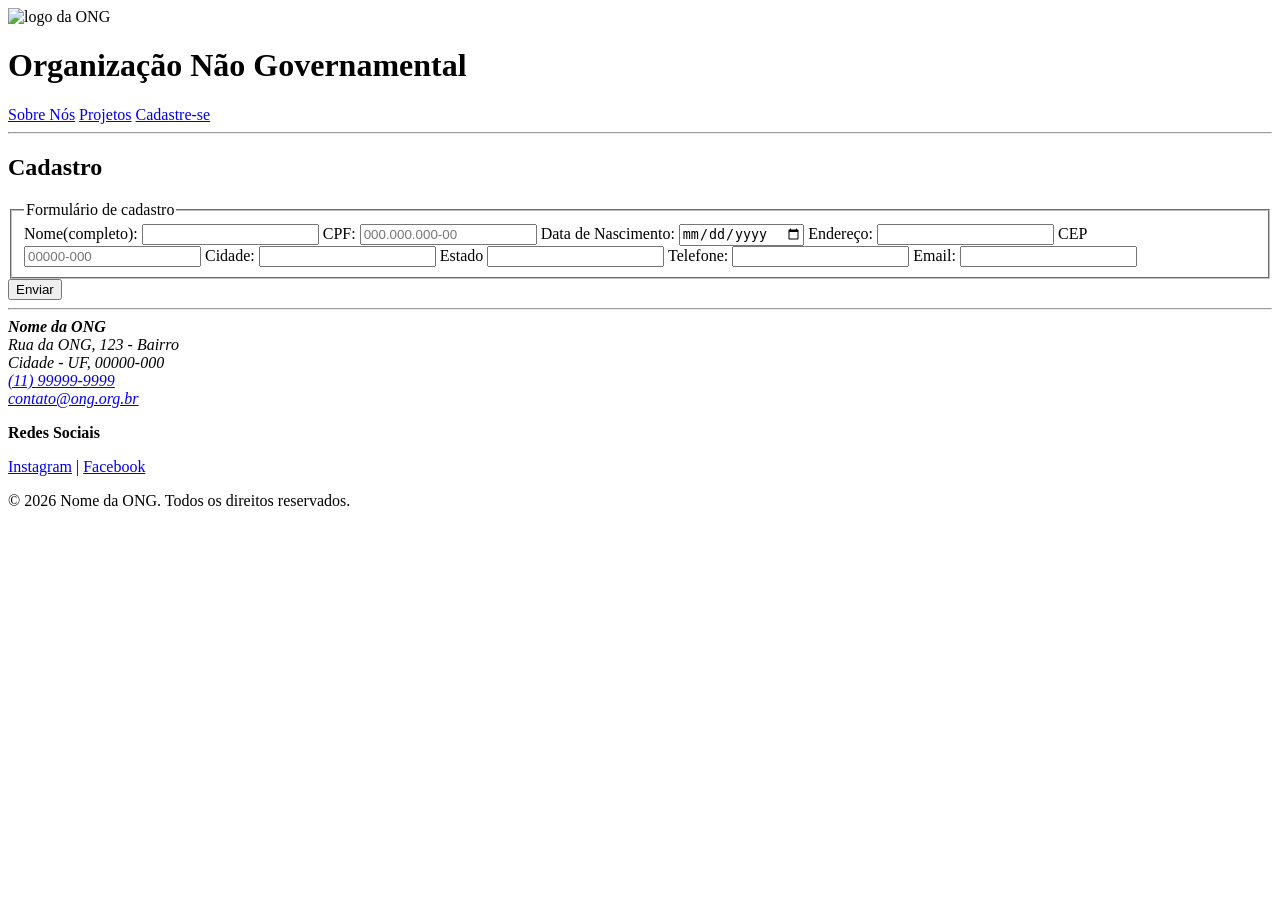
==== cadastro.html @ 593718b5 "add summary and address Created a FAQ Session and organized footer into 3 <div>" ====
<!DOCTYPE html>
<html lang="pt-br">
<head>
    <meta charset="UTF-8">
    <meta name="viewport" content="width=device-width, initial-scale=1.0">
    <title>ONG/cadastro</title>
</head>
<body>
   <header>
    <img src="" alt="logo da ONG">
    <h1>Organização Não Governamental</h1>
    <nav>
        <a href="index.html">Sobre Nós</a>
        <a href="projetos.html">Projetos</a>
        <a href="contato.html">Cadastre-se</a>
    </nav>
   </header> 
   <hr>
   <main>
    <section>
        <h2>Cadastro</h2>
        <form>
            <fieldset>
                <legend>Formulário de cadastro</legend>

                <label for="name">Nome(completo):</label>
                <input type="text" id="name" name="name" required>

                <label for="cpf">CPF:</label>
                <input type="number" id="cpf" pattern="[0-9]{3}/.[0-9]{3}/.[0-9]{3}-[0-9]{2}" placeholder="000.000.000-00" title="Formato exigido: 000.000.000-00" name="cpf">

                <label for="date">Data de Nascimento:</label>
                <input type="date" id="date" required>

                <label for="address">Endereço:</label>
                <input type="text" id="address" required>

                <label>CEP</label>
                <input type="text" id="postcode" pattern="[0-9]{5}-[0-9]{3}" placeholder="00000-000" title="Formato exigido: 00000-000">

                <label for="city">Cidade:</label>
                <input type="text" id="city" required>

                <label for="state">Estado</label>
                <input list="states" id="state" required>
                <datalist id="states">
                    <option value="Rio-Branco">AC</option>
                    <option value="Maceio">AL</option>
                    <option value="Macapa">AP</option>
                    <option value="Manaus">AM</option>
                    <option value="Salvador">BA</option>
                    <option value="Fortaleza">CE</option>
                    <option value="Vitoria">ES</option>
                    <option value="Goiania">GO</option>
                    <option value="Sao-Luis">MA</option>
                    <option value="Cuiaba">MT</option>
                    <option value="Campo-Grande">MS</option>
                    <option value="Belo-Horizonte">MG</option>
                    <option value="Belem">PA</option>
                    <option value="João-Pessoa">PB</option>
                    <option value="Curitiba">PR</option>
                    <option valur="Recife">PE</option>
                    <option value="Teresina">PI</option>  
                    <option value="Rio-de-Janeiro">RJ</option> 
                    <option value="Natal">RN</option> 
                    <option value="Porto-Alegre">RS</option> 
                    <option value="Porto-Velho">RO</option> 
                    <option value="Boa-Vista">RR</option> 
                    <option value="Florianopolis">SC</option> 
                    <option value="Sao-Paulo">SP</option>  
                    <option value="Aracaju">SE</option>
                    <option value="Palmas">TO</option> 
                </datalist>

                <label for="phone">Telefone:</label>
                <input type="tel" id="phone" name="phone" required>

                <label for="email">Email:</label>
                <input type="email" id="email" name="email" required>

                
            </fieldset>
            <button type="submit">Enviar</button>

        </form>
    </section>
   </main>
   <hr>
   <footer>
   <div>
    <address>
      <strong>Nome da ONG</strong><br>
      Rua da ONG, 123 - Bairro<br>
      Cidade - UF, 00000-000<br>
      <a href="tel:+5511999999999">(11) 99999-9999</a><br>
      <a href="mailto:contato@ong.org.br">contato@ong.org.br</a>
    </address>

    <div>
      <p><strong>Redes Sociais</strong></p>
      <a href="#" target="_blank" rel="">Instagram</a> |
      <a href="#" target="_blank" rel="">Facebook</a>
    </div>
  </div>

  <div>
    <p>&copy; 2026 Nome da ONG. Todos os direitos reservados.</p>
  </div>
   </footer>
</body>
</html>
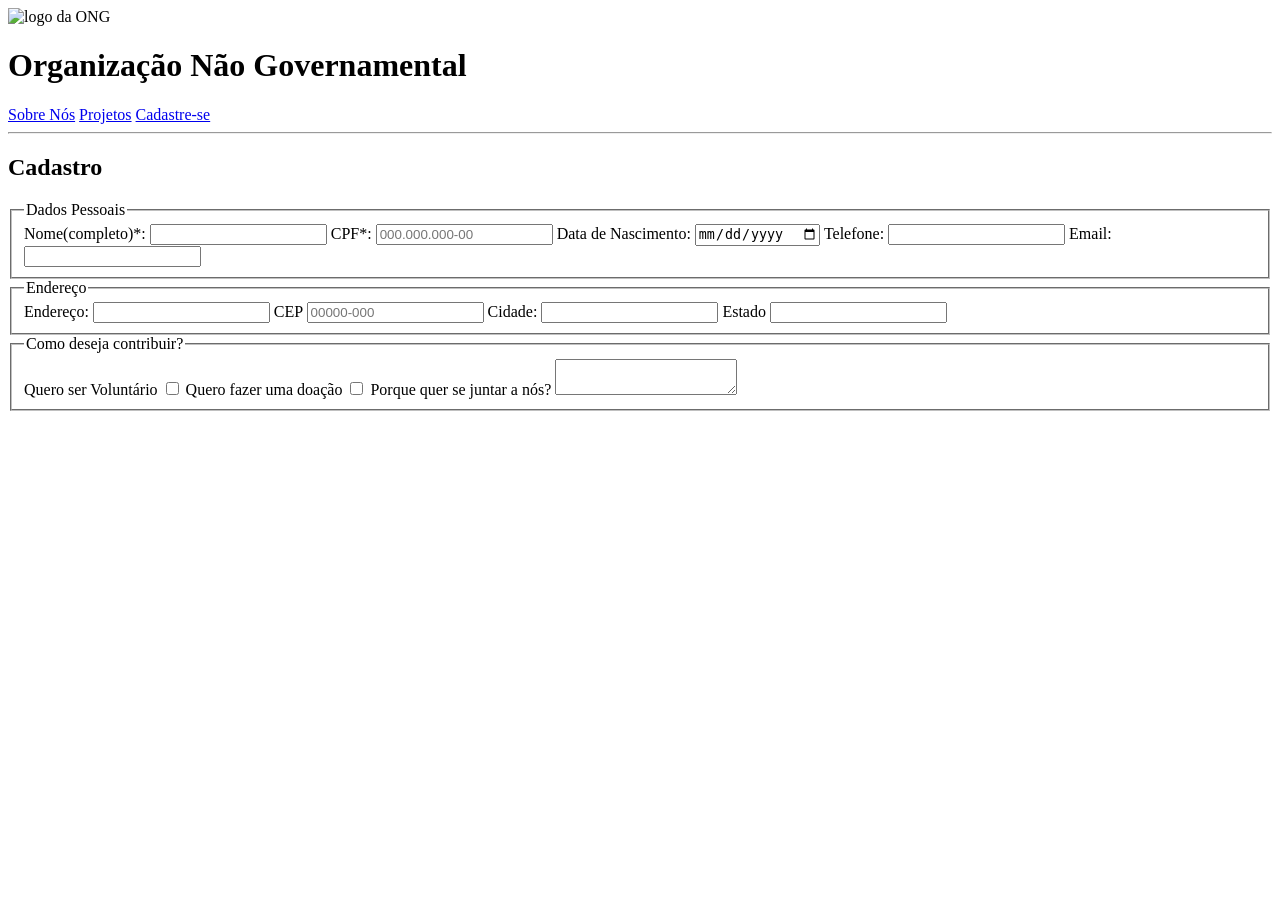
==== commit 525e76f7: "Update cadastro.html" ====
--- a/cadastro.html
+++ b/cadastro.html
@@ -21,22 +21,33 @@
         <h2>Cadastro</h2>
         <form>
             <fieldset>
-                <legend>Formulário de cadastro</legend>
+                <legend>Dados Pessoais</legend>
 
-                <label for="name">Nome(completo):</label>
+                <label for="name">Nome(completo)*:</label>
                 <input type="text" id="name" name="name" required>
 
-                <label for="cpf">CPF:</label>
-                <input type="number" id="cpf" pattern="[0-9]{3}/.[0-9]{3}/.[0-9]{3}-[0-9]{2}" placeholder="000.000.000-00" title="Formato exigido: 000.000.000-00" name="cpf">
+                <label for="cpf">CPF*:</label>
+                <input type="text" id="cpf" pattern="[0-9]{3}/.[0-9]{3}/.[0-9]{3}-[0-9]{2}" placeholder="000.000.000-00" title="Formato exigido: 000.000.000-00" name="cpf" required>
 
                 <label for="date">Data de Nascimento:</label>
                 <input type="date" id="date" required>
+
+                <label for="phone">Telefone:</label>
+                <input type="tel" id="phone" name="phone" required>
+
+                <label for="email">Email:</label>
+                <input type="email" id="email" name="email" required>
+
+            </fieldset>    
+
+            <fieldset>  
+                <legend>Endereço</legend>
 
                 <label for="address">Endereço:</label>
                 <input type="text" id="address" required>
 
                 <label>CEP</label>
-                <input type="text" id="postcode" pattern="[0-9]{5}-[0-9]{3}" placeholder="00000-000" title="Formato exigido: 00000-000">
+                <input type="text" id="postcode" pattern="[0-9]{5}-[0-9]{3}" placeholder="00000-000" title="Formato exigido: 00000-000" required>
 
                 <label for="city">Cidade:</label>
                 <input type="text" id="city" required>
@@ -71,16 +82,24 @@
                     <option value="Aracaju">SE</option>
                     <option value="Palmas">TO</option> 
                 </datalist>
+            </fieldset>  
 
-                <label for="phone">Telefone:</label>
-                <input type="tel" id="phone" name="phone" required>
+            <fieldset>
+                <legend>Como deseja contribuir?</legend>
 
-                <label for="email">Email:</label>
-                <input type="email" id="email" name="email" required>
+                <label for="option-volunteer">Quero ser Voluntário</label>
+                <input type="checkbox" id="option-volunteer" name="" required>
+
+                <label for="option-donate">Quero fazer uma doação</label>
+                <input type="checkbox" id="option-donate" name="" required>
+
+                <label for="phone">Porque quer se juntar a nós?</label>
+                <textarea type="" id="phone" name="phone" required>
 
                 
             </fieldset>
             <button type="submit">Enviar</button>
+            <button type="reset">Limpar</button>
 
         </form>
     </section>
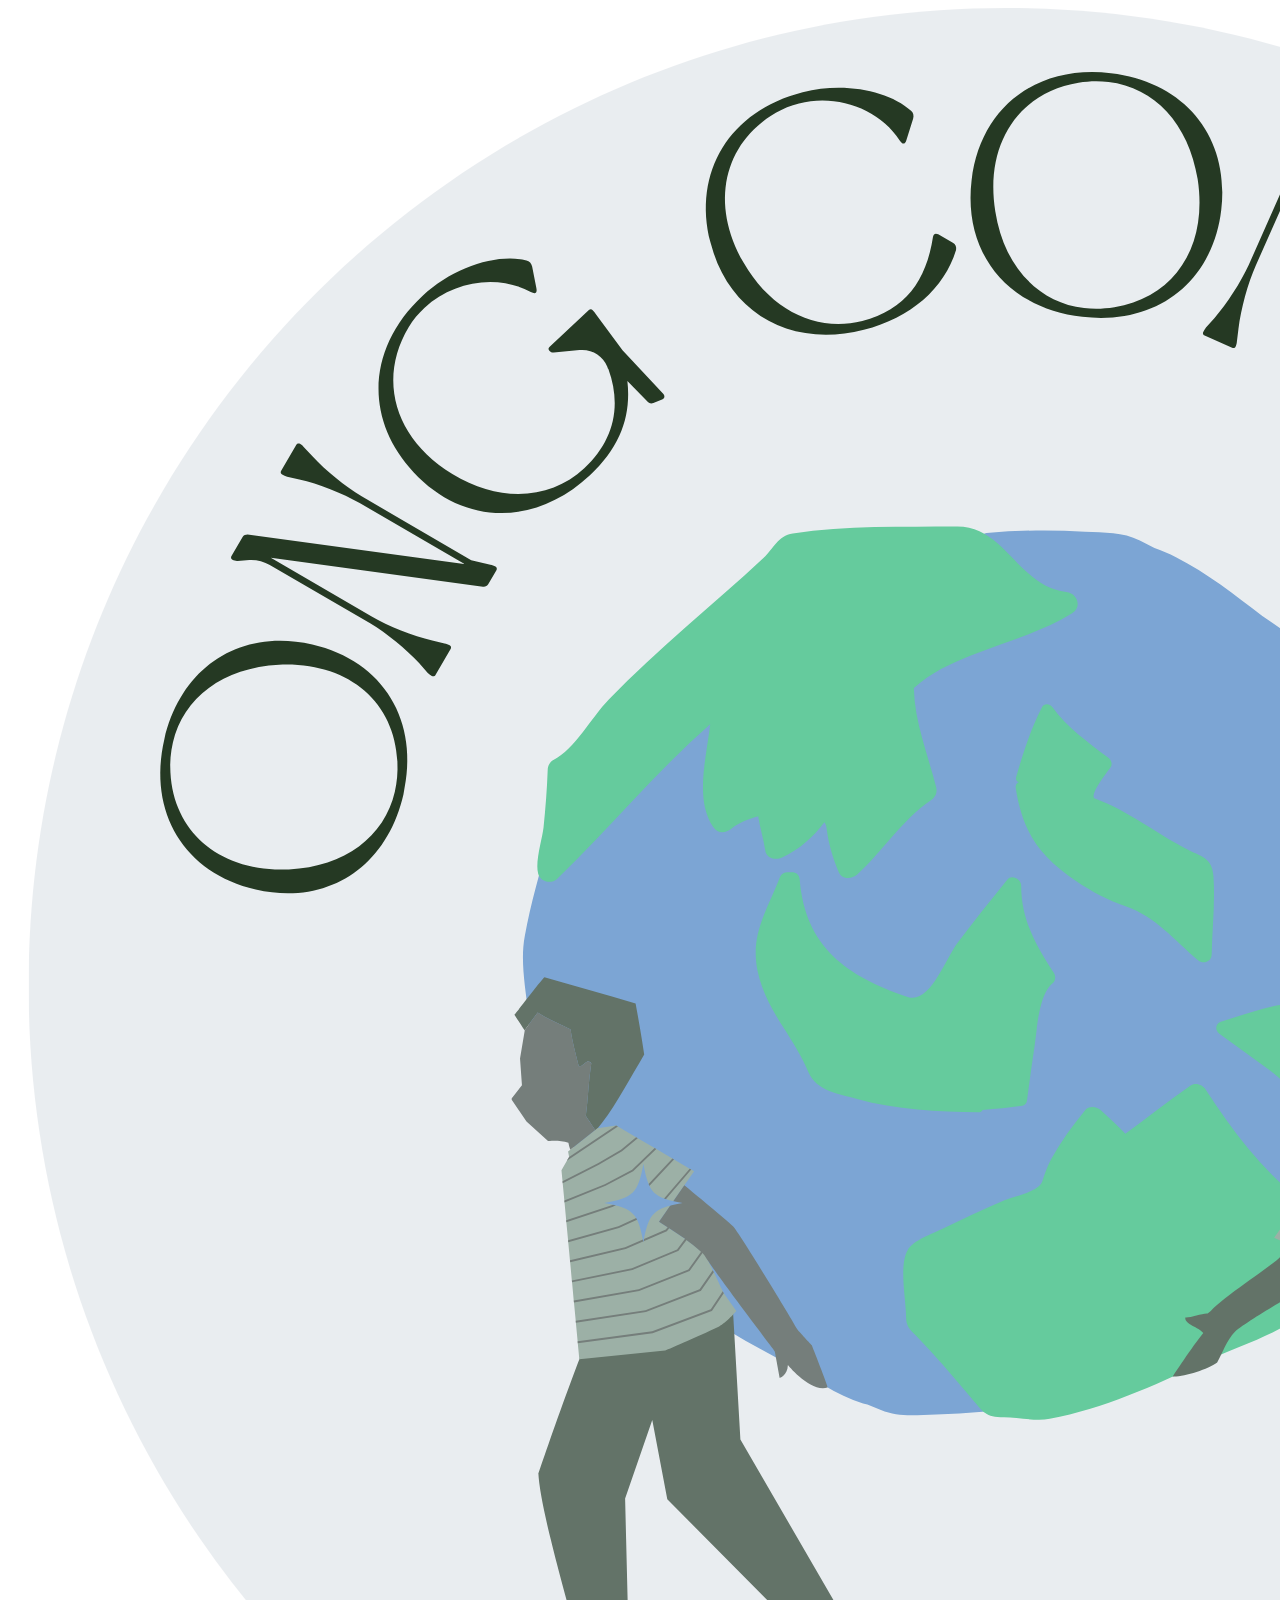
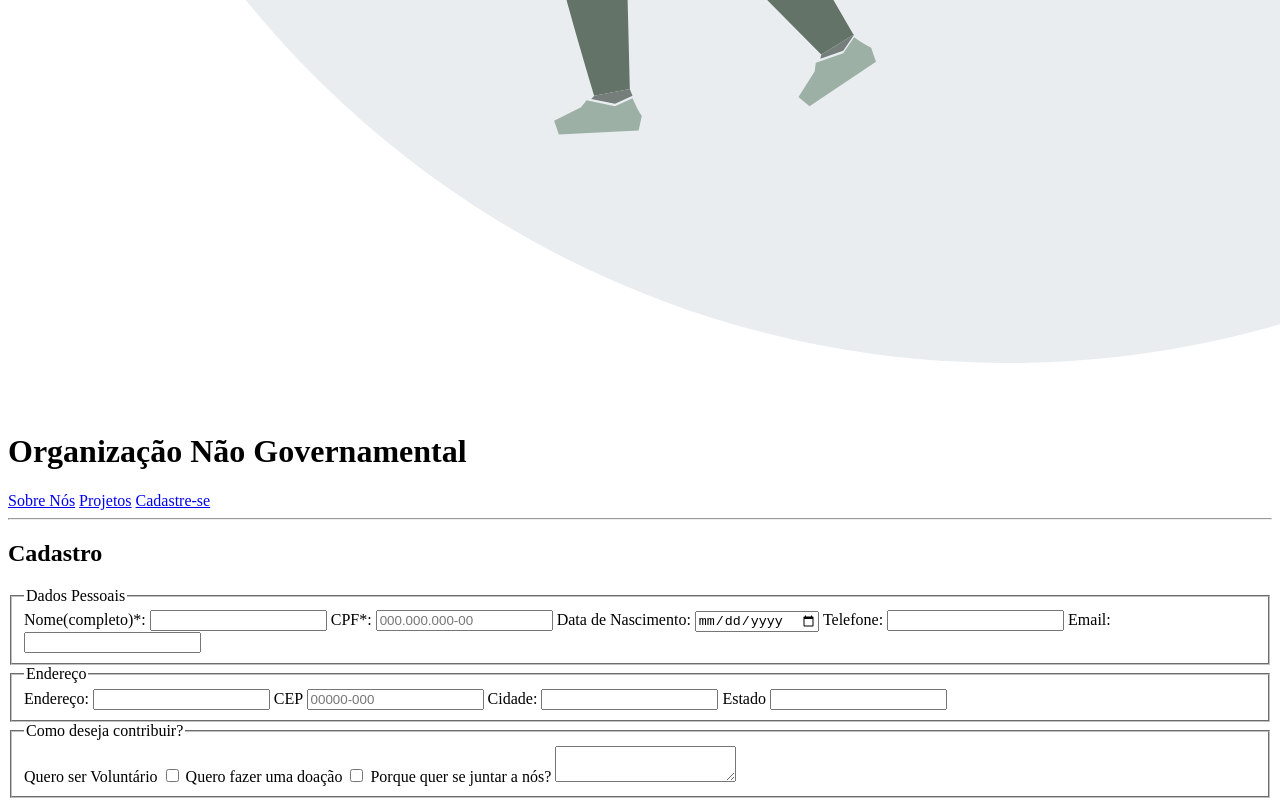
==== commit b649f086: "add image and descritpion" ====
--- a/cadastro.html
+++ b/cadastro.html
@@ -7,7 +7,7 @@
 </head>
 <body>
    <header>
-    <img src="" alt="logo da ONG">
+    <img src="imagens/ONG_logo.png" alt="Duas crianças carregando o mundo nas mãos enquanto caminham">
     <h1>Organização Não Governamental</h1>
     <nav>
         <a href="index.html">Sobre Nós</a>
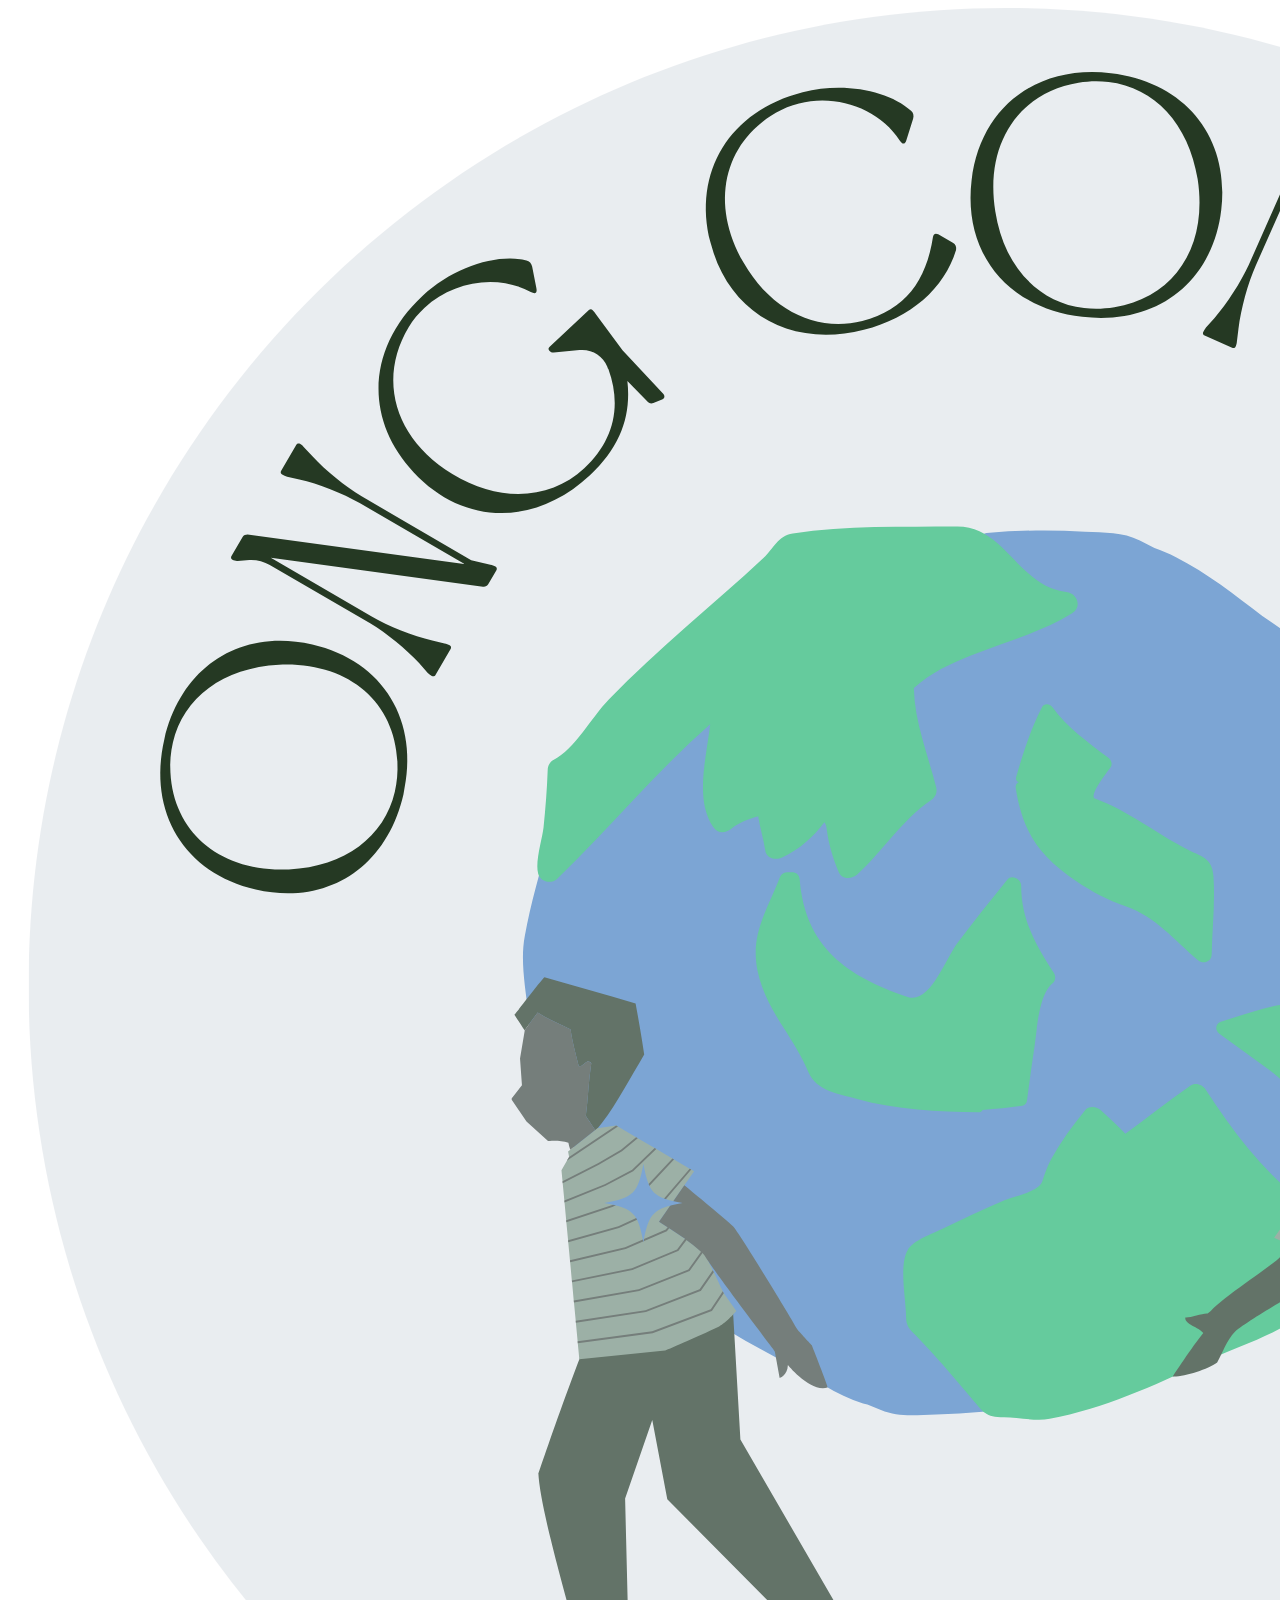
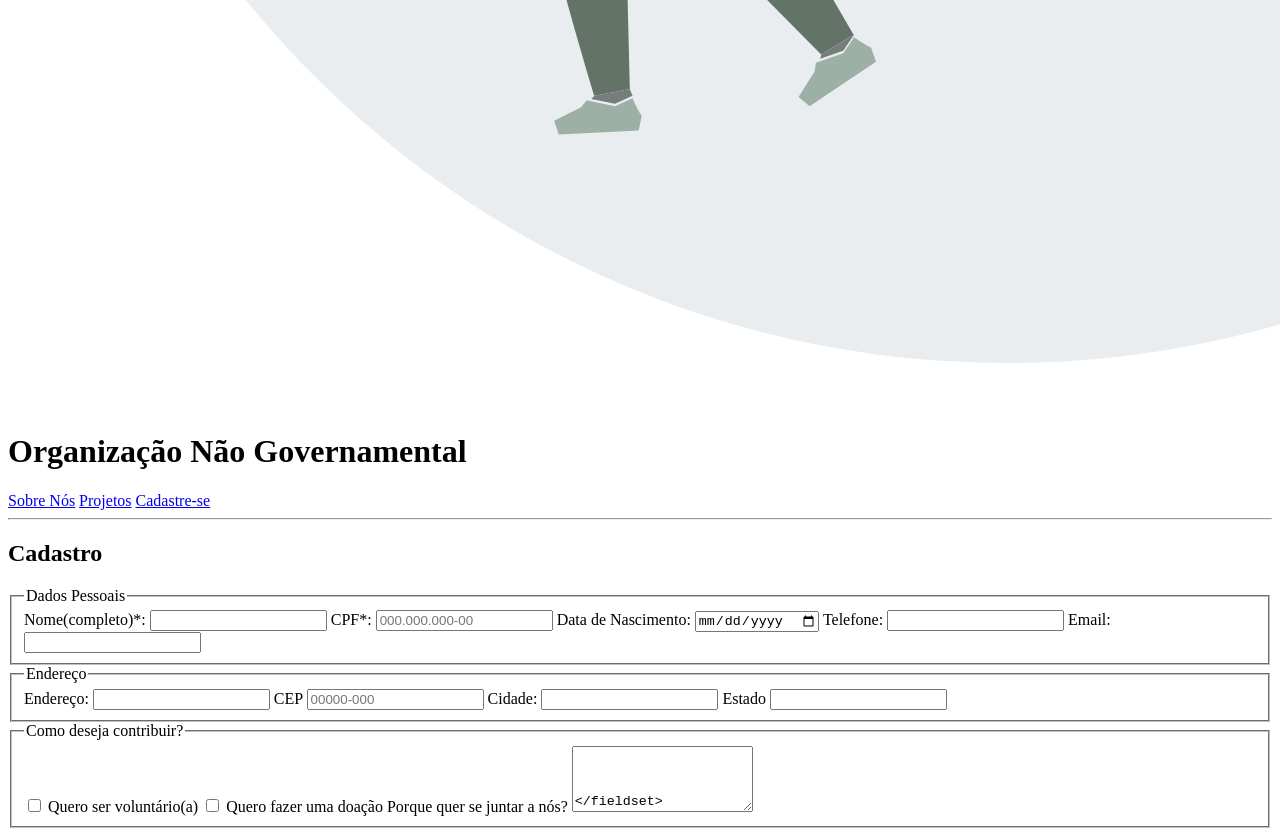
==== commit f768a970: "changed form" ====
--- a/cadastro.html
+++ b/cadastro.html
@@ -87,14 +87,14 @@
             <fieldset>
                 <legend>Como deseja contribuir?</legend>
 
-                <label for="option-volunteer">Quero ser Voluntário</label>
-                <input type="checkbox" id="option-volunteer" name="" required>
+                <input type="checkbox" id="option-volunteer" name="contribution_type[]" value="volunteer">
+                <label for="option-volunteer">Quero ser voluntário(a)</label>
 
+                <input type="checkbox" id="option-donate" name="contribution_type[]" value="donation">
                 <label for="option-donate">Quero fazer uma doação</label>
-                <input type="checkbox" id="option-donate" name="" required>
-
-                <label for="phone">Porque quer se juntar a nós?</label>
-                <textarea type="" id="phone" name="phone" required>
+ 
+                <label for="motivation">Porque quer se juntar a nós?</label>
+                <textarea id="motivation" name="motivation" rows="4" placeholder="Escreva sua mensagem aqui..." required>
 
                 
             </fieldset>
@@ -123,7 +123,7 @@
   </div>
 
   <div>
-    <p>&copy; 2026 Nome da ONG. Todos os direitos reservados.</p>
+    <p><img src="imagens/ONG_logo.png" alt="Duas crianças carregando o mundo nas mãos enquanto caminham">&copy; 2026 Nome da ONG. Todos os direitos reservados.</p>
   </div>
    </footer>
 </body>
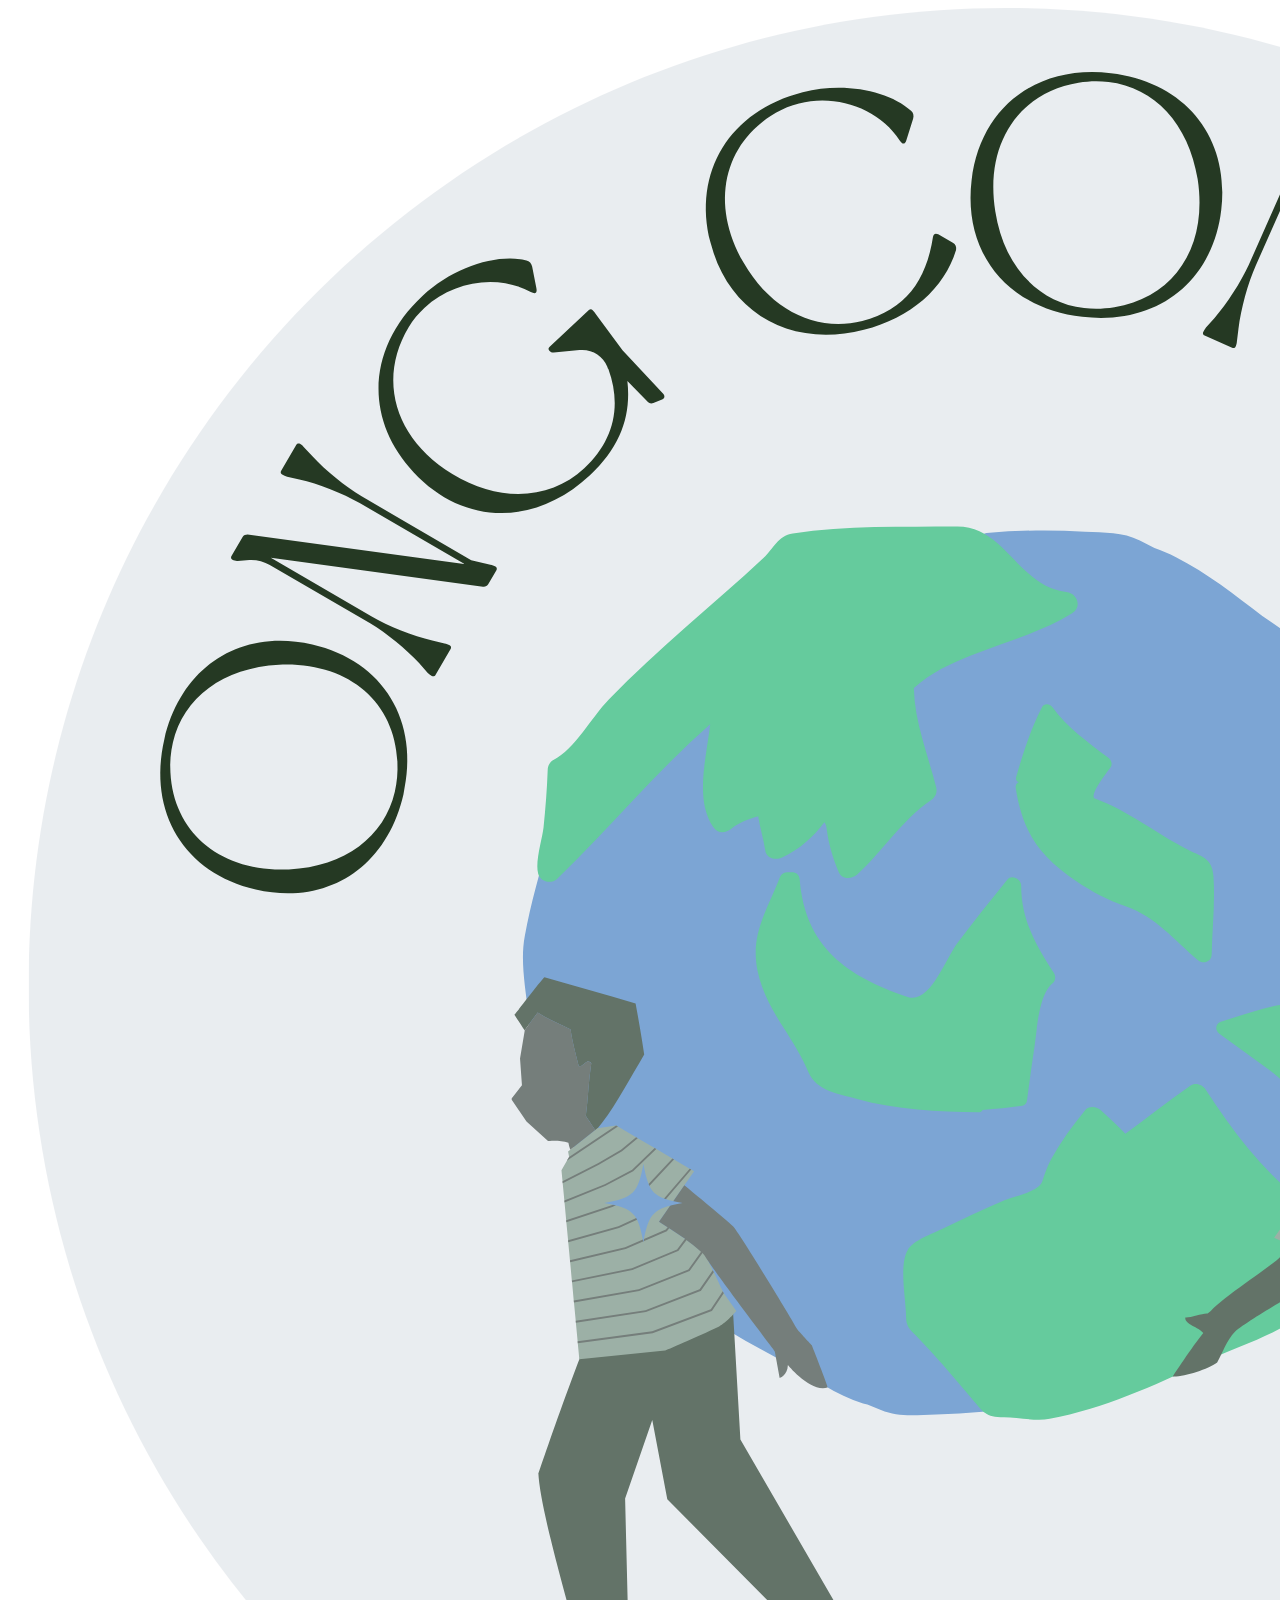
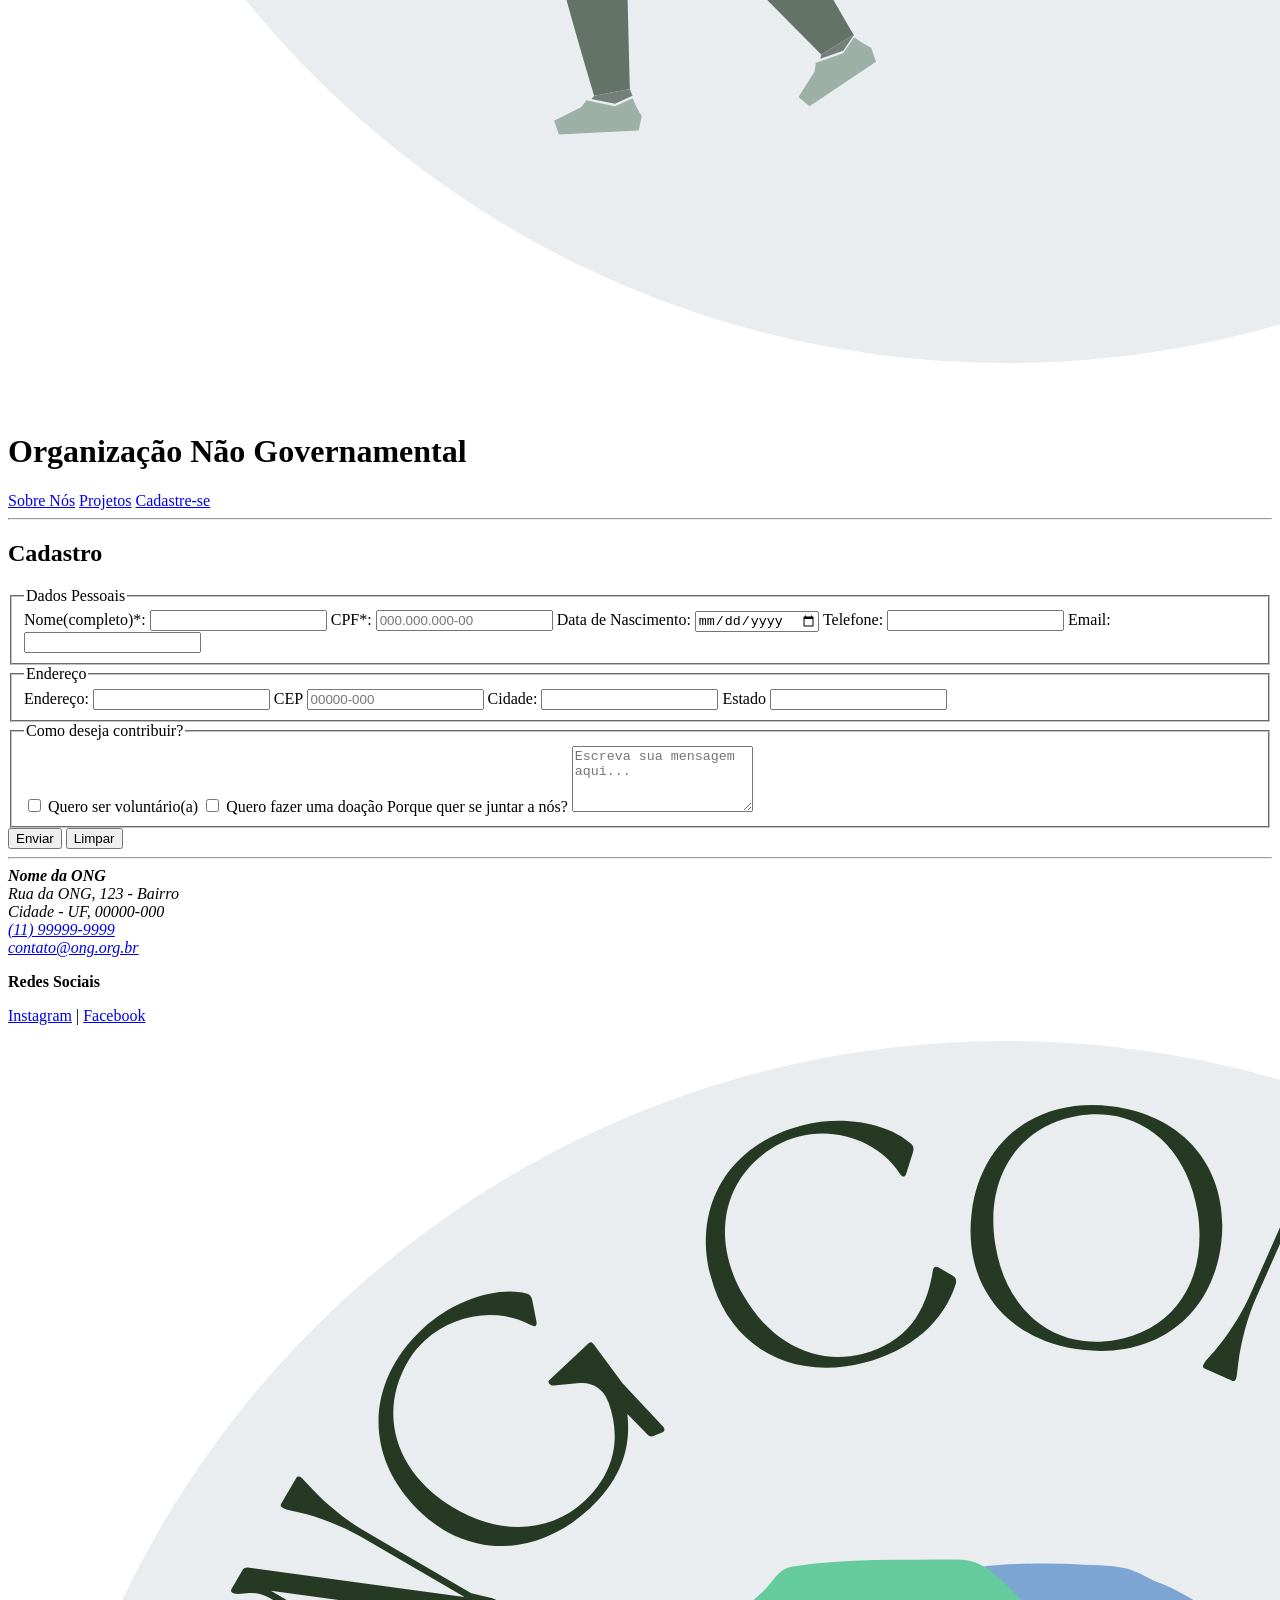
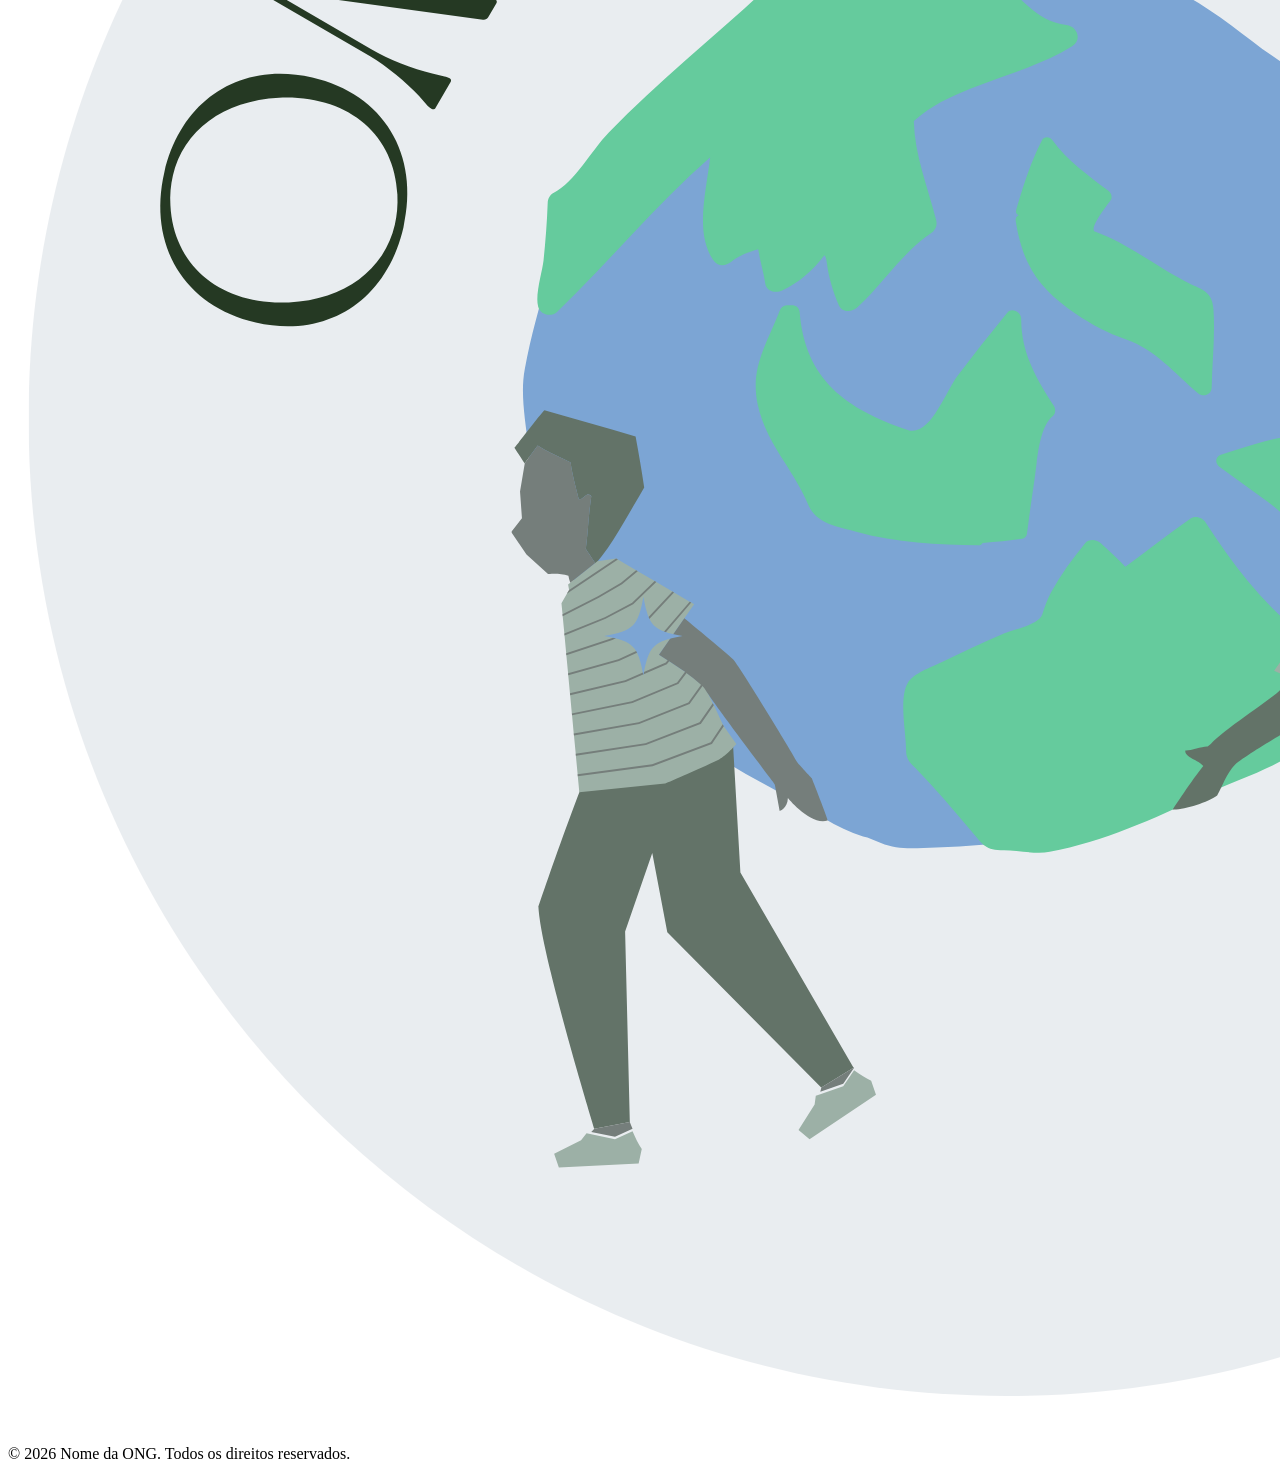
==== commit 4cb49482: "Update cadastro.html" ====
--- a/cadastro.html
+++ b/cadastro.html
@@ -70,7 +70,7 @@
                     <option value="Belem">PA</option>
                     <option value="João-Pessoa">PB</option>
                     <option value="Curitiba">PR</option>
-                    <option valur="Recife">PE</option>
+                    <option value="Recife">PE</option>
                     <option value="Teresina">PI</option>  
                     <option value="Rio-de-Janeiro">RJ</option> 
                     <option value="Natal">RN</option> 
@@ -94,10 +94,9 @@
                 <label for="option-donate">Quero fazer uma doação</label>
  
                 <label for="motivation">Porque quer se juntar a nós?</label>
-                <textarea id="motivation" name="motivation" rows="4" placeholder="Escreva sua mensagem aqui..." required>
+                <textarea id="motivation" name="motivation" rows="4" placeholder="Escreva sua mensagem aqui..." required></textarea>   
+            </fieldset>
 
-                
-            </fieldset>
             <button type="submit">Enviar</button>
             <button type="reset">Limpar</button>
 
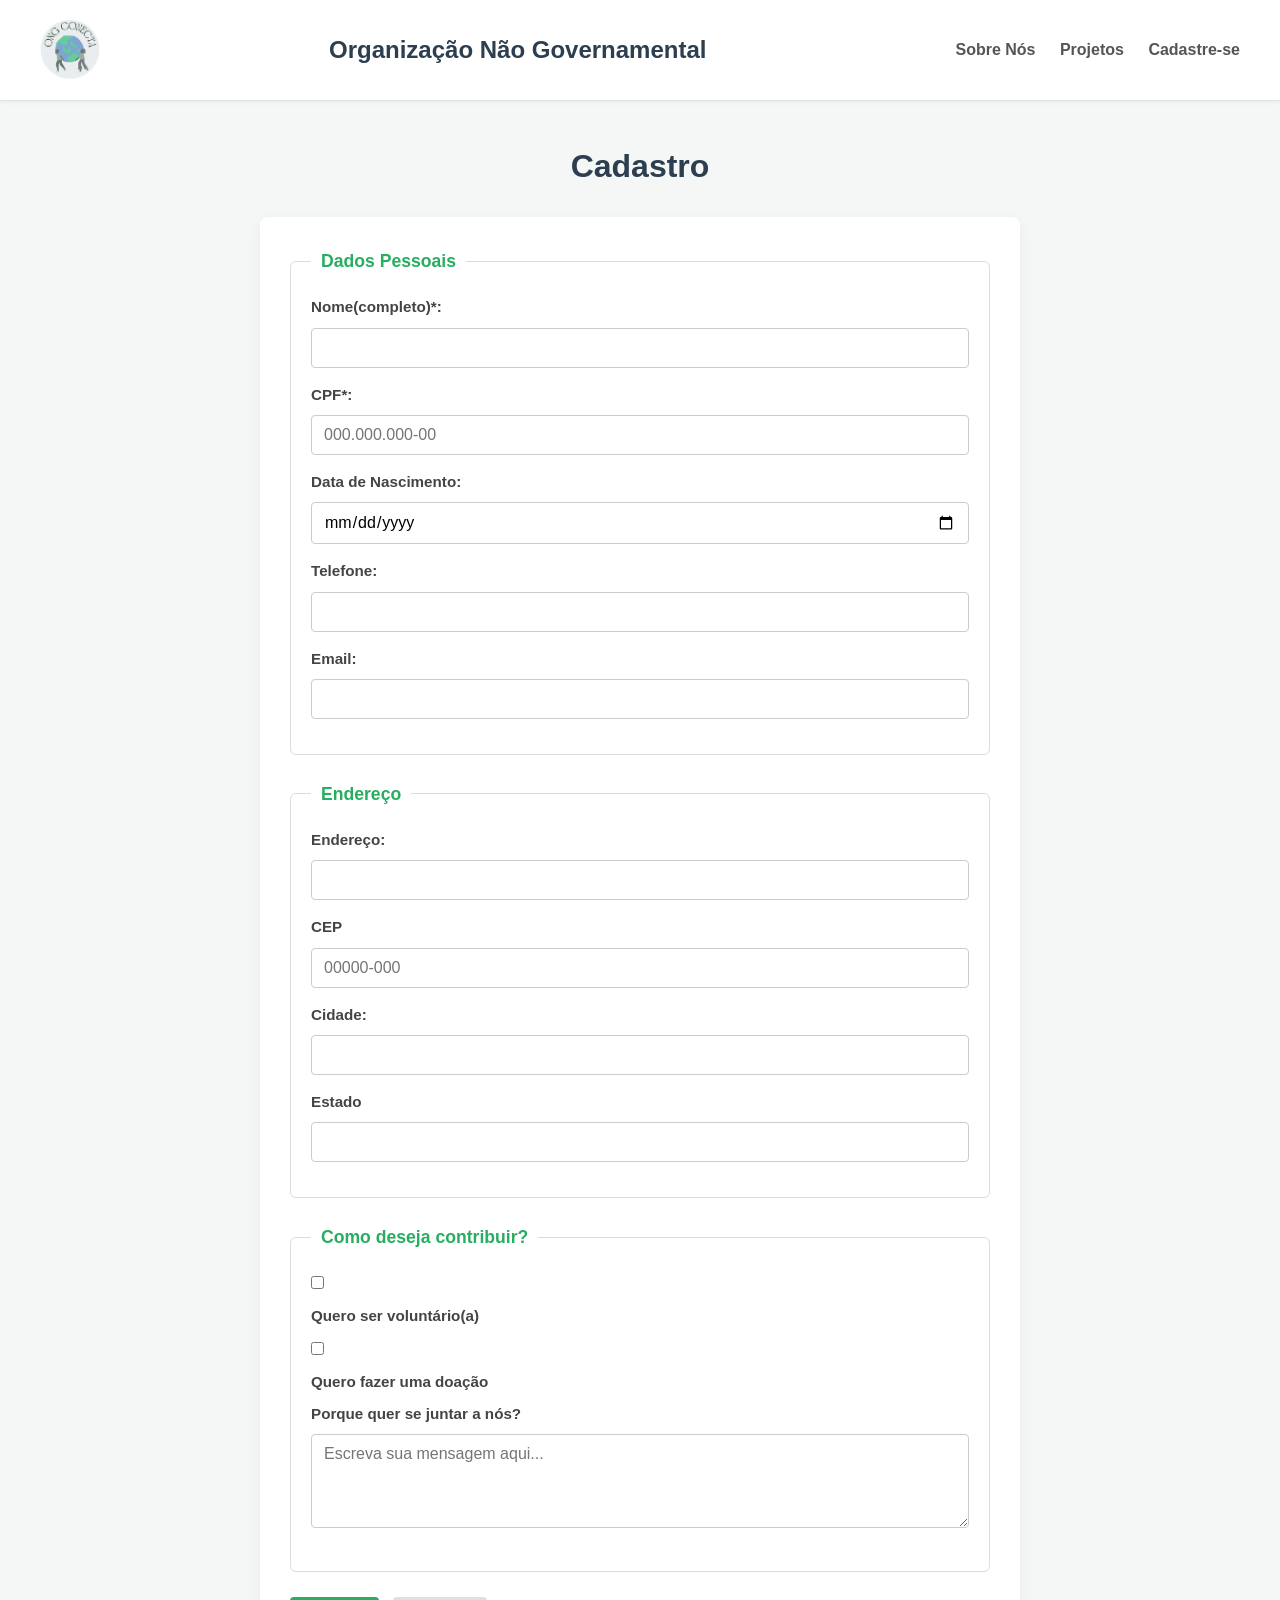
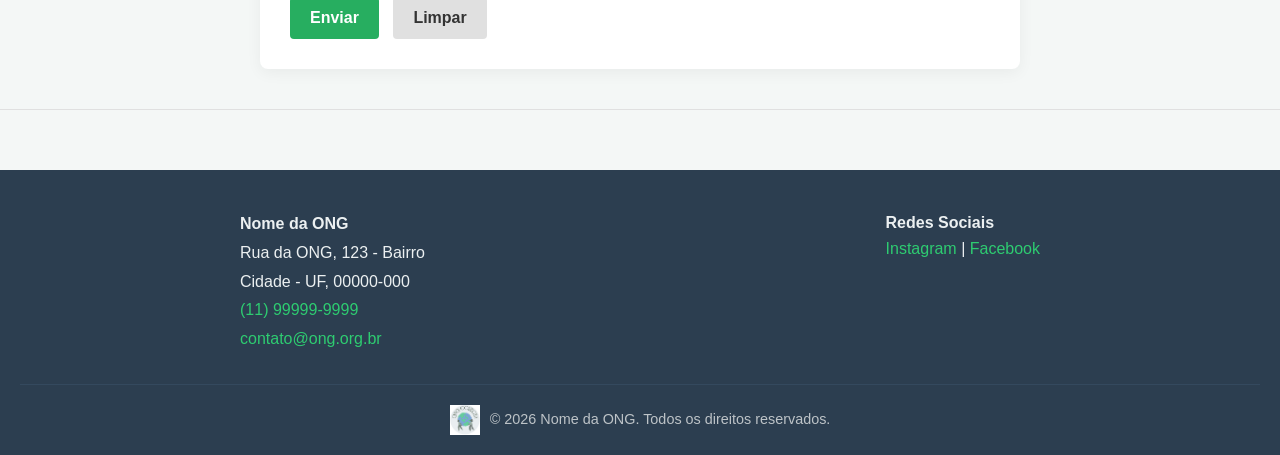
==== commit cb68318e: "add stylesheets" ====
--- a/cadastro.html
+++ b/cadastro.html
@@ -4,6 +4,7 @@
     <meta charset="UTF-8">
     <meta name="viewport" content="width=device-width, initial-scale=1.0">
     <title>ONG/cadastro</title>
+    <link rel="stylesheet" href="css/cadastro.css">
 </head>
 <body>
    <header>
@@ -12,7 +13,7 @@
     <nav>
         <a href="index.html">Sobre Nós</a>
         <a href="projetos.html">Projetos</a>
-        <a href="contato.html">Cadastre-se</a>
+        <a href="cadastro.html">Cadastre-se</a>
     </nav>
    </header> 
    <hr>
--- a/css/cadastro.css
+++ b/css/cadastro.css
@@ -0,0 +1,214 @@
+/* Reset básico e variáveis de cores */
+* {
+    margin: 0;
+    padding: 0;
+    box-sizing: border-box;
+    font-family: 'Segoe UI', Tahoma, Geneva, Verdana, sans-serif;
+}
+
+body {
+    background-color: #f4f7f6;
+    color: #333;
+    line-height: 1.6;
+}
+
+/* Cabeçalho */
+header {
+    background-color: #ffffff;
+    padding: 20px 40px;
+    display: flex;
+    align-items: center;
+    justify-content: space-between;
+    box-shadow: 0 2px 5px rgba(0, 0, 0, 0.05);
+}
+
+header img {
+    height: 60px;
+    width: auto;
+}
+
+header h1 {
+    font-size: 1.5rem;
+    color: #2c3e50;
+}
+
+nav a {
+    text-decoration: none;
+    color: #555;
+    margin-left: 20px;
+    font-weight: 600;
+    transition: color 0.3s;
+}
+
+nav a:hover {
+    color: #27ae60;
+}
+
+hr {
+    border: none;
+    height: 1px;
+    background-color: #e0e0e0;
+}
+
+/* Conteúdo Principal (Main / Formulário) */
+main {
+    max-width: 800px;
+    margin: 40px auto;
+    padding: 0 20px;
+}
+
+section h2 {
+    text-align: center;
+    margin-bottom: 25px;
+    color: #2c3e50;
+    font-size: 2rem;
+}
+
+form {
+    background: #ffffff;
+    padding: 30px;
+    border-radius: 8px;
+    box-shadow: 0 4px 15px rgba(0, 0, 0, 0.05);
+}
+
+fieldset {
+    border: 1px solid #dcdcdc;
+    border-radius: 6px;
+    padding: 20px;
+    margin-bottom: 25px;
+}
+
+legend {
+    font-weight: bold;
+    color: #27ae60;
+    padding: 0 10px;
+    font-size: 1.1rem;
+}
+
+label {
+    display: block;
+    margin-bottom: 8px;
+    font-weight: 600;
+    color: #444;
+    font-size: 0.95rem;
+}
+
+input[type="text"],
+input[type="date"],
+input[type="tel"],
+input[type="email"],
+textarea,
+input[list] {
+    width: 100%;
+    padding: 10px 12px;
+    margin-bottom: 15px;
+    border: 1px solid #ccc;
+    border-radius: 4px;
+    font-size: 1rem;
+    transition: border-color 0.3s;
+}
+
+input:focus, textarea:focus {
+    border-color: #27ae60;
+    outline: none;
+    box-shadow: 0 0 5px rgba(39, 174, 96, 0.2);
+}
+
+/* Ajuste para checkboxes alinhados aos labels */
+input[type="checkbox"] {
+    margin-right: 8px;
+    margin-bottom: 15px;
+    accent-color: #27ae60;
+}
+
+textarea {
+    resize: vertical;
+}
+
+/* Botões */
+button {
+    padding: 12px 20px;
+    border: none;
+    border-radius: 4px;
+    font-size: 1rem;
+    font-weight: bold;
+    cursor: pointer;
+    transition: background 0.3s;
+}
+
+button[type="submit"] {
+    background-color: #27ae60;
+    color: white;
+    margin-right: 10px;
+}
+
+button[type="submit"]:hover {
+    background-color: #219653;
+}
+
+button[type="reset"] {
+    background-color: #e0e0e0;
+    color: #333;
+}
+
+button[type="reset"]:hover {
+    background-color: #d0d0d0;
+}
+
+/* Rodapé */
+footer {
+    background-color: #2c3e50;
+    color: #ecf0f1;
+    padding: 40px 20px 20px;
+    margin-top: 60px;
+}
+
+footer > div:first-child {
+    max-width: 800px;
+    margin: 0 auto;
+    display: flex;
+    justify-content: space-between;
+    flex-wrap: wrap;
+    gap: 20px;
+    margin-bottom: 30px;
+}
+
+footer address {
+    font-style: normal;
+    line-height: 1.8;
+}
+
+footer a {
+    color: #2ecc71;
+    text-decoration: none;
+}
+
+footer a:hover {
+    text-decoration: underline;
+}
+
+footer > div:last-child {
+    text-align: center;
+    border-top: 1px solid #34495e;
+    padding-top: 20px;
+    font-size: 0.9rem;
+    color: #bdc3c7;
+}
+
+footer > div:last-child img {
+    height: 30px;
+    vertical-align: middle;
+    margin-right: 10px;
+}
+
+/* Responsividade básica */
+@media (max-width: 600px) {
+    header {
+        flex-direction: column;
+        text-align: center;
+        gap: 15px;
+    }
+    nav a {
+        margin: 0 10px;
+    }
+}
